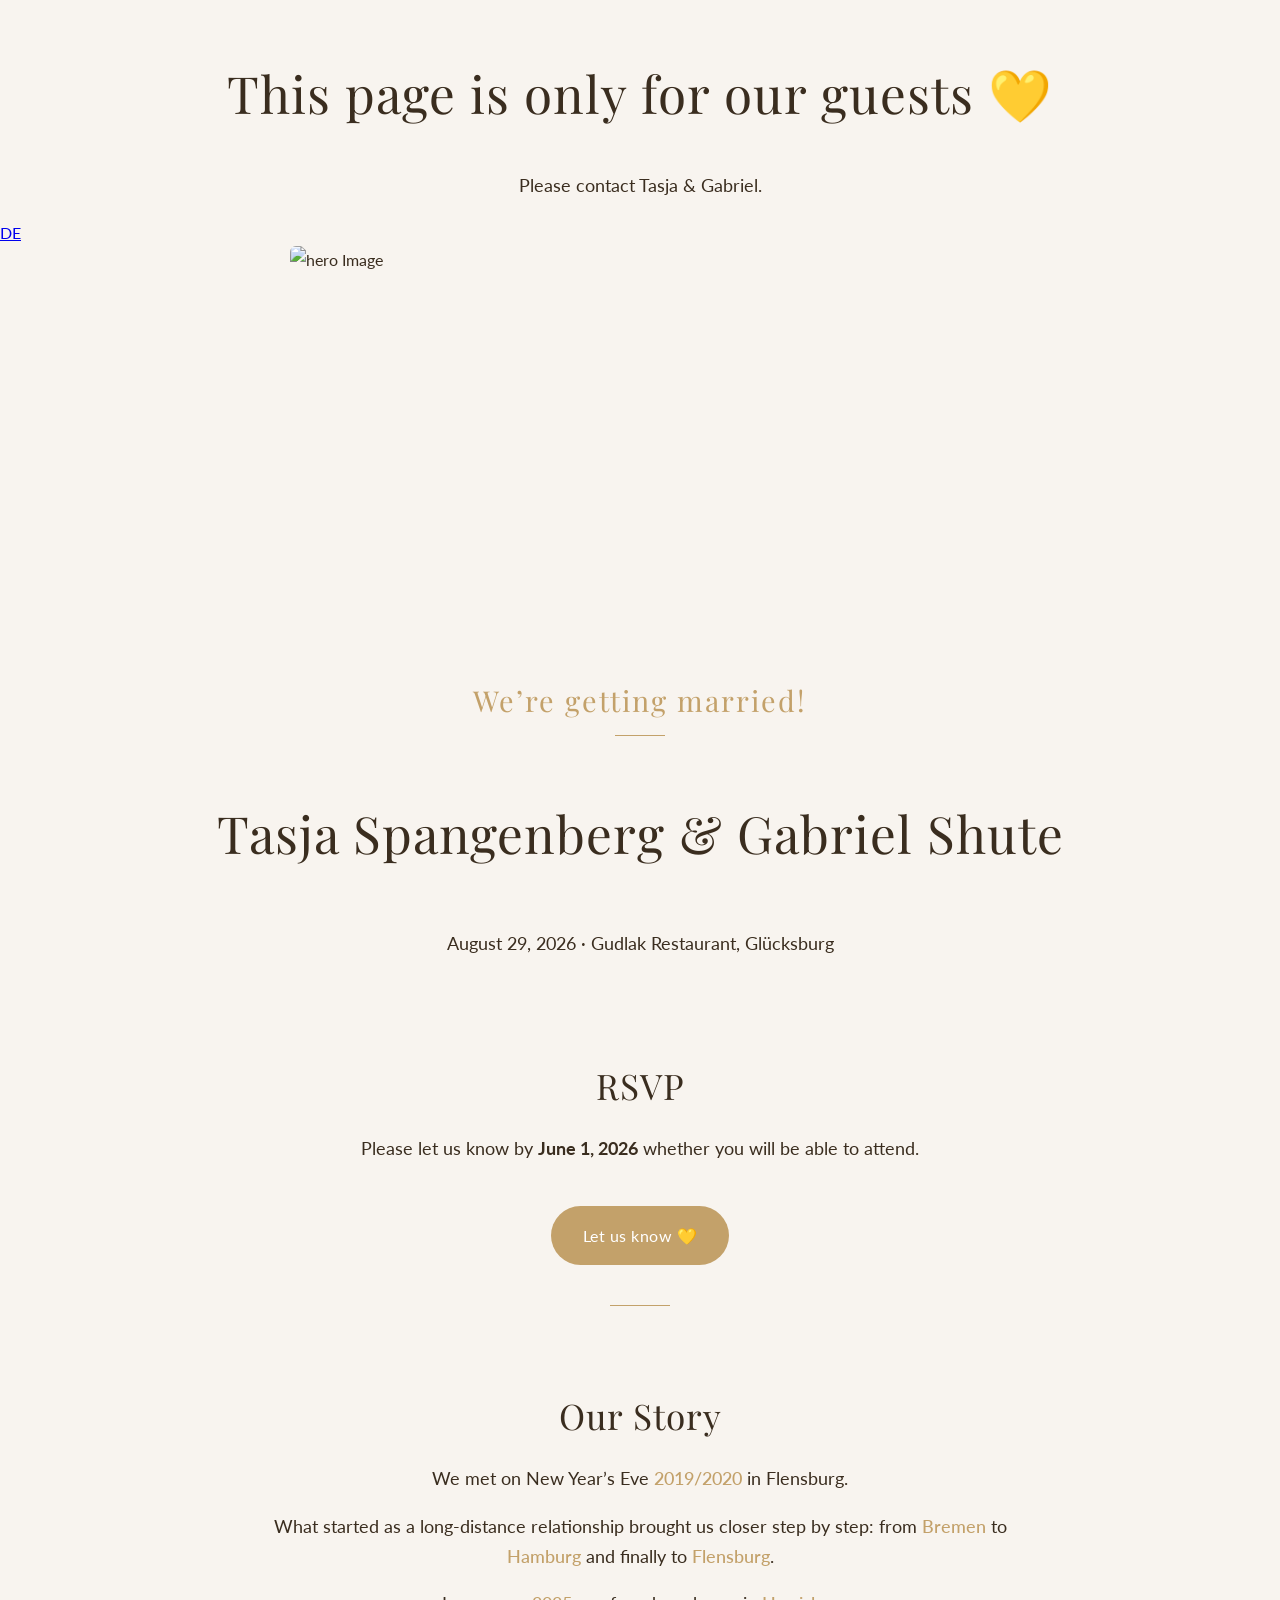
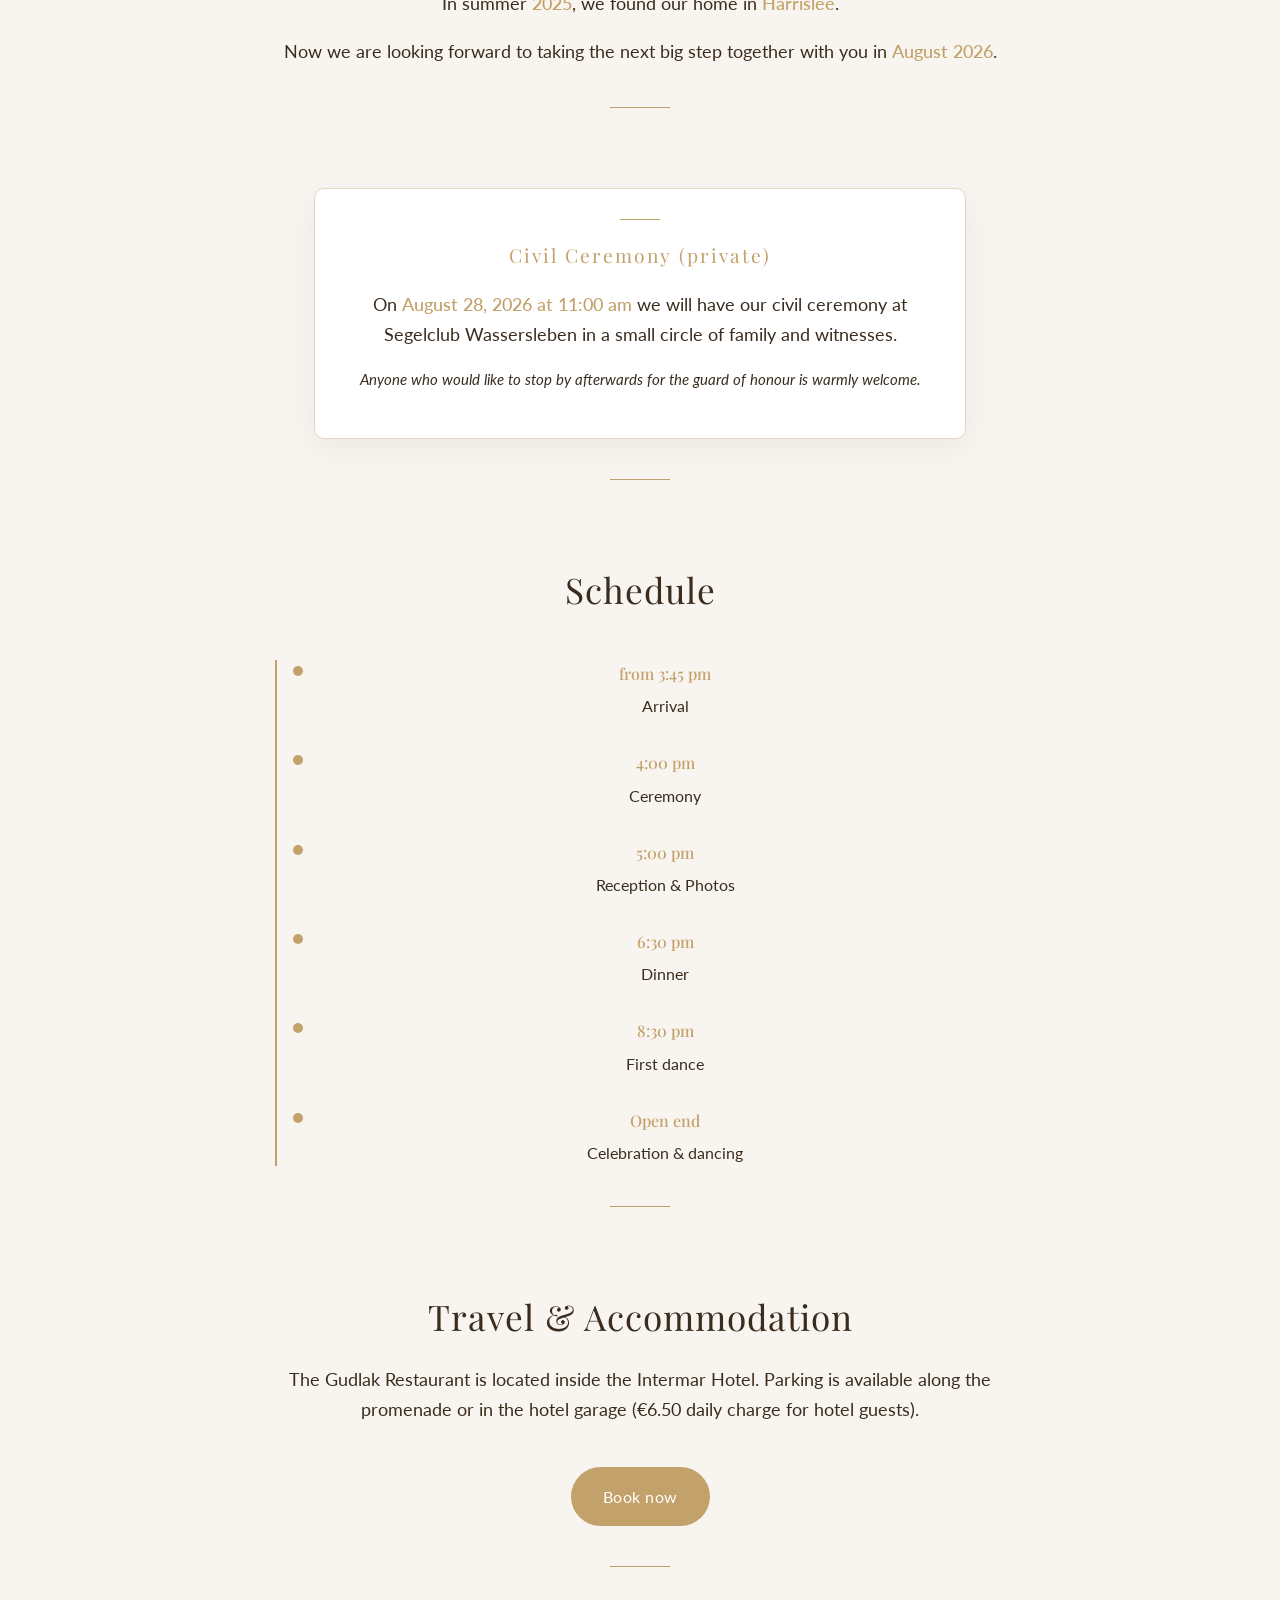
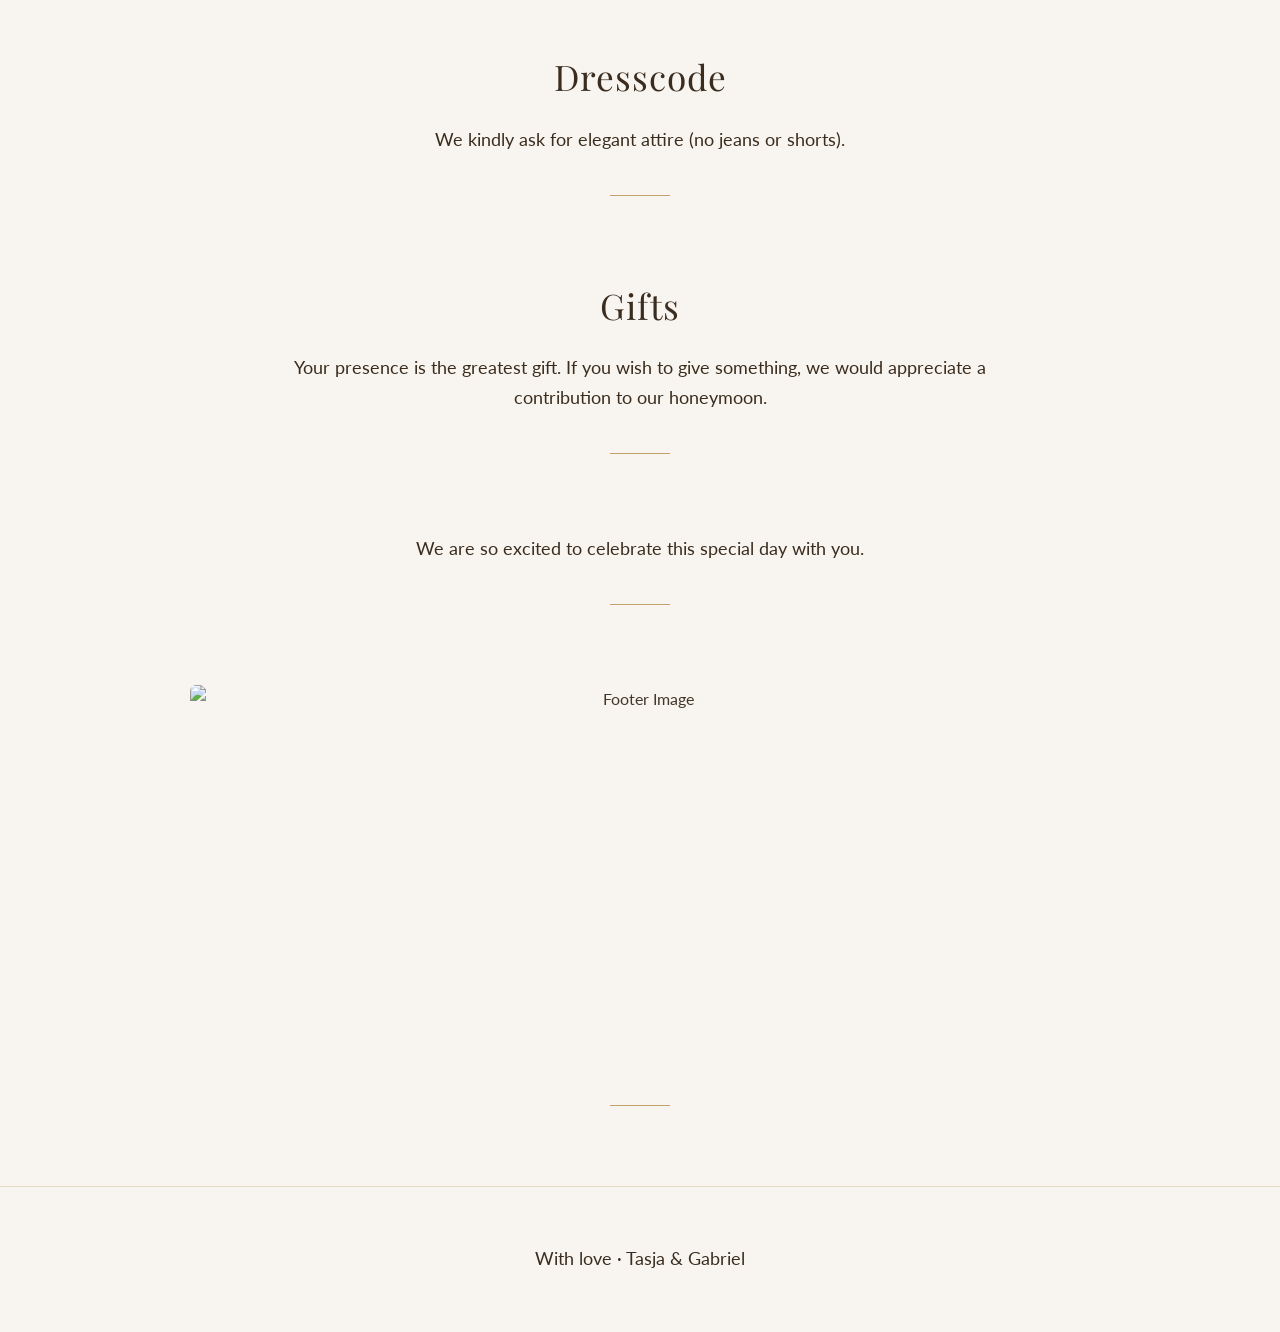
==== en.html @ a1238b2e "Add wedding website HTML structure" ====
<!DOCTYPE html>
<meta name="robots" content="noindex">
<html lang="en">
<head>
<script>
var passwort = "Sayyes2026";
var eingabe = prompt("Please enter the password for our wedding website:");

if (eingabe !== passwort) {
    document.write("<h1 style='text-align:center; margin-top:50px;'>This page is only for our guests 💛</h1>");
    document.write("<p style='text-align:center;'>Please contact Tasja & Gabriel.</p>");
}
</script>

<meta charset="UTF-8" />
<meta name="viewport" content="width=device-width, initial-scale=1.0" />

<title>Tasja & Gabriel – We’re getting married!</title>

<meta property="og:title" content="Tasja & Gabriel – We’re getting married!" />
<meta property="og:description" content="All information about our wedding on August 29, 2026 in Glücksburg." />
<meta property="og:image" content="https://tasjaspa-shute.github.io/Wedding/preview.jpg" />
<meta property="og:url" content="https://tasjaspa-shute.github.io/Wedding/en.html" />
<meta property="og:type" content="website" />

<link href="https://fonts.googleapis.com/css2?family=Playfair+Display:wght@400;600&family=Lato:wght@300;400&display=swap" rel="stylesheet">
<link rel="stylesheet" href="style.css" />
</head>

<body>

<a href="index.html" class="language-switch">DE</a>

<header class="hero">
    <img src="hero.jpg" alt="hero Image" />
    <p class="highlight-line">We’re getting married!</p>
    <h1>Tasja Spangenberg & Gabriel Shute</h1>
    <p>August 29, 2026 · Gudlak Restaurant, Glücksburg</p>
</header>

<main>

<section>
    <h2>RSVP</h2>
    <p>Please let us know by <strong>June 1, 2026</strong> whether you will be able to attend.</p>
    <a href="https://forms.gle/55z7EzGVM1R9kc6b8" target="_blank" class="rsvp-button">
        Let us know 💛
    </a>
</section>

<section class="story">
<h2>Our Story</h2>

<p>We met on New Year’s Eve <span class="highlight">2019/2020</span> in Flensburg.</p>

<p>What started as a long-distance relationship brought us closer step by step: from <span class="highlight">Bremen</span> to <span class="highlight">Hamburg</span> and finally to <span class="highlight">Flensburg</span>.</p>

<p>In summer <span class="highlight">2025</span>, we found our home in <span class="highlight">Harrislee</span>.</p>

<p>Now we are looking forward to taking the next big step together with you in <span class="highlight">August 2026</span>.</p>
</section>

<section class="civil">
<div class="civil-card">
<p class="civil-title">Civil Ceremony (private)</p>

<p>
On <span class="highlight">August 28, 2026 at 11:00 am</span> we will have our civil ceremony at Segelclub Wassersleben in a small circle of family and witnesses.
</p>

<p class="civil-note">
Anyone who would like to stop by afterwards for the guard of honour is warmly welcome.
</p>
</div>
</section>

<section>
<h2>Schedule</h2>

<div class="timeline">
<div class="timeline-item">
<div class="time">from 3:45 pm</div>
<div class="content">Arrival</div>
</div>

<div class="timeline-item">
<div class="time">4:00 pm</div>
<div class="content">Ceremony</div>
</div>

<div class="timeline-item">
<div class="time">5:00 pm</div>
<div class="content">Reception & Photos</div>
</div>

<div class="timeline-item">
<div class="time">6:30 pm</div>
<div class="content">Dinner</div>
</div>

<div class="timeline-item">
<div class="time">8:30 pm</div>
<div class="content">First dance</div>
</div>

<div class="timeline-item">
<div class="time">Open end</div>
<div class="content">Celebration & dancing</div>
</div>
</div>
</section>

<section>
<h2>Travel & Accommodation</h2>
<p>
The Gudlak Restaurant is located inside the Intermar Hotel. Parking is available along the promenade or in the hotel garage (€6.50 daily charge for hotel guests).
</p>

<a href="https://app.mews.com/distributor/929f9b52-4d3b-42b3-8dcd-b07d0074ff09?mewsAvailabilityBlockId=0fccf51d-838a-4eed-bd78-b2ed00d28b04&mewsStart=2026-08-28&mewsEnd=2026-08-30" target="_blank" class="reservation-button">
Book now
</a>
</section>

<section>
<h2>Dresscode</h2>
<p>We kindly ask for elegant attire (no jeans or shorts).</p>
</section>

<section>
<h2>Gifts</h2>
<p>
Your presence is the greatest gift.  
If you wish to give something, we would appreciate a contribution to our honeymoon.
</p>
</section>

<section>
<p>We are so excited to celebrate this special day with you.</p>
</section>

<section class="footer-image">
<img src="footer.jpg" alt="Footer Image" />
</section>

</main>

<footer>
<p>With love · Tasja & Gabriel</p>
</footer>

</body>
</html>
---- style.css ----
:root {
    --primary-color: #3A2D1F;
    --accent-color: #C3A16A;
    --accent-hover: #a88955;
    --bg-color: #F8F4EF;
}

/* Grundlayout */
body {
    margin: 0;
    font-family: "Lato", sans-serif;
    background: var(--bg-color);
    color: var(--primary-color);
    line-height: 1.7;
}

/* Überschriften eleganter */
h1, h2 {
    font-family: "Playfair Display", serif;
    color: var(--primary-color);
    text-align: center;
    letter-spacing: 1px;
    font-weight: 400;
}

h1 {
    font-size: 3.2rem;
}

h2 {
    margin-top: 80px;
    font-size: 2.2rem;
    margin-bottom: 10px;
}

/* Sektionen luftiger */
section {
    max-width: 750px;
    margin: 80px auto;
    padding: 0 20px;
    text-align: center;
}

/* elegante Trennlinie */
section::after {
    content: "";
    display: block;
    width: 60px;
    height: 1px;
    background: var(--accent-color);
    margin: 40px auto 0;
}

/* Hero Bereich */
.hero {
    width: 100%;
    display: flex;
    flex-direction: column;
    align-items: center;
}

.hero img {
    max-width: 700px;
    width: 100%;
    height: 420px;
    object-fit: cover;
    object-position: center;
    display: block;
    border-radius: 6px;
}

.hero h1 {
    margin-top: 25px;
}

/* Text schöner */
p {
    font-size: 1.1rem;
}

/* Listen */
ul {
    list-style: none;
    padding: 0;
}

li {
    margin: 8px 0;
}

/* Footer Bild eleganter */
.footer-image {
    max-width: 900px;
    margin: 80px auto 40px;
    padding: 0 20px;
    text-align: center;
}

.footer-image img {
    max-width: 100%;
    height: 380px;
    object-fit: cover;
    object-position: center;
    display: block;
    margin: 0 auto;
    border-radius: 6px;
    opacity: 0.95;
}

/* Footer */
footer {
    text-align: center;
    padding: 40px 0;
    margin-top: 80px;
    border-top: 1px solid #E5D8C7;
    font-size: 0.9rem;
}

/* Buttons schöner + eleganter Hover */
.rsvp-button,
.reservation-button {
    display: inline-block;
    margin-top: 25px;
    padding: 14px 30px;
    background-color: var(--accent-color);
    color: white;
    text-decoration: none;
    border-radius: 30px;
    font-size: 1rem;
    letter-spacing: 0.5px;
    transition: all 0.3s ease;
    border: 2px solid transparent;
}

.rsvp-button:hover,
.reservation-button:hover {
    background-color: var(--accent-hover);
    transform: translateY(-2px);
}

/* Fokus bleibt gut */
.rsvp-button:focus,
.reservation-button:focus {
    outline: 2px solid var(--primary-color);
    outline-offset: 2px;
}

/* Mobile */
@media (max-width: 768px) {
    h1 {
        font-size: 2.2rem;
    }

    h2 {
        font-size: 1.6rem;
        margin-top: 50px;
    }

    .hero img {
        height: 300px;
    }

    section {
        margin: 50px auto;
    }
}

@media (max-width: 480px) {
    h1 {
        font-size: 1.6rem;
    }

    h2 {
        font-size: 1.3rem;
    }

    .hero img {
        height: 250px;
    }

    .rsvp-button,
    .reservation-button {
        padding: 10px 22px;
        font-size: 0.9rem;
    }
}
/* Neue elegante Timeline */
.timeline {
    position: relative;
    margin-top: 40px;
    padding-left: 30px;
}

/* vertikale Linie links */
.timeline::before {
    content: "";
    position: absolute;
    left: 10px;
    top: 0;
    width: 2px;
    height: 100%;
    background: var(--accent-color);
}

/* einzelne Punkte */
.timeline-item {
    position: relative;
    margin-bottom: 30px;
    padding-left: 20px;
}

/* Punkte */
.timeline-item::before {
    content: "";
    position: absolute;
    left: -2px;
    top: 6px;
    width: 10px;
    height: 10px;
    background: var(--accent-color);
    border-radius: 50%;
}

/* Zeit */
.timeline .time {
    font-family: "Playfair Display", serif;
    font-weight: 500;
    color: var(--accent-color);
    margin-bottom: 5px;
}

/* Text */
.timeline .content {
    font-size: 1rem;
}
/* Story Abschnitt */
.story p {
    margin-bottom: 18px;
}

/* Hervorhebungen */
.highlight {
    color: var(--accent-color);
    font-weight: 500;
}

/* Letzter Satz (emotionaler Abschluss) */
.final-line {
    margin-top: 25px;
    font-style: italic;
}
/* Hero Highlight Text */
.highlight-line {
    font-family: "Playfair Display", serif;
    font-size: 1.8rem;
    letter-spacing: 2px;
    color: var(--accent-color);
    margin-top: 10px;
}

.subline {
    font-size: 1rem;
    margin-top: 8px;
}

/* kleine elegante Linie darunter */
.highlight-line::after {
    content: "";
    display: block;
    width: 50px;
    height: 1px;
    background: var(--accent-color);
    margin: 10px auto 0;
}
/* Standesamtliche Trauung – elegante Karte */
.civil {
    margin: 60px auto;
    padding: 0 20px;
}

.civil-card {
    max-width: 600px;
    margin: 0 auto;
    padding: 30px 25px;
    background: #fff;
    border: 1px solid #E5D8C7;
    border-radius: 10px;
    text-align: center;
    box-shadow: 0 10px 30px rgba(0,0,0,0.05);
}

/* Titel */
.civil-title {
    font-family: "Playfair Display", serif;
    font-size: 1.2rem;
    letter-spacing: 2px;
    color: var(--accent-color);
    margin-bottom: 15px;
}

/* Hinweis */
.civil-note {
    margin-top: 15px;
    font-style: italic;
    font-size: 0.95rem;
}

.civil-card::before {
    content: "";
    display: block;
    width: 40px;
    height: 1px;
    background: var(--accent-color);
    margin: 0 auto 15px;
}
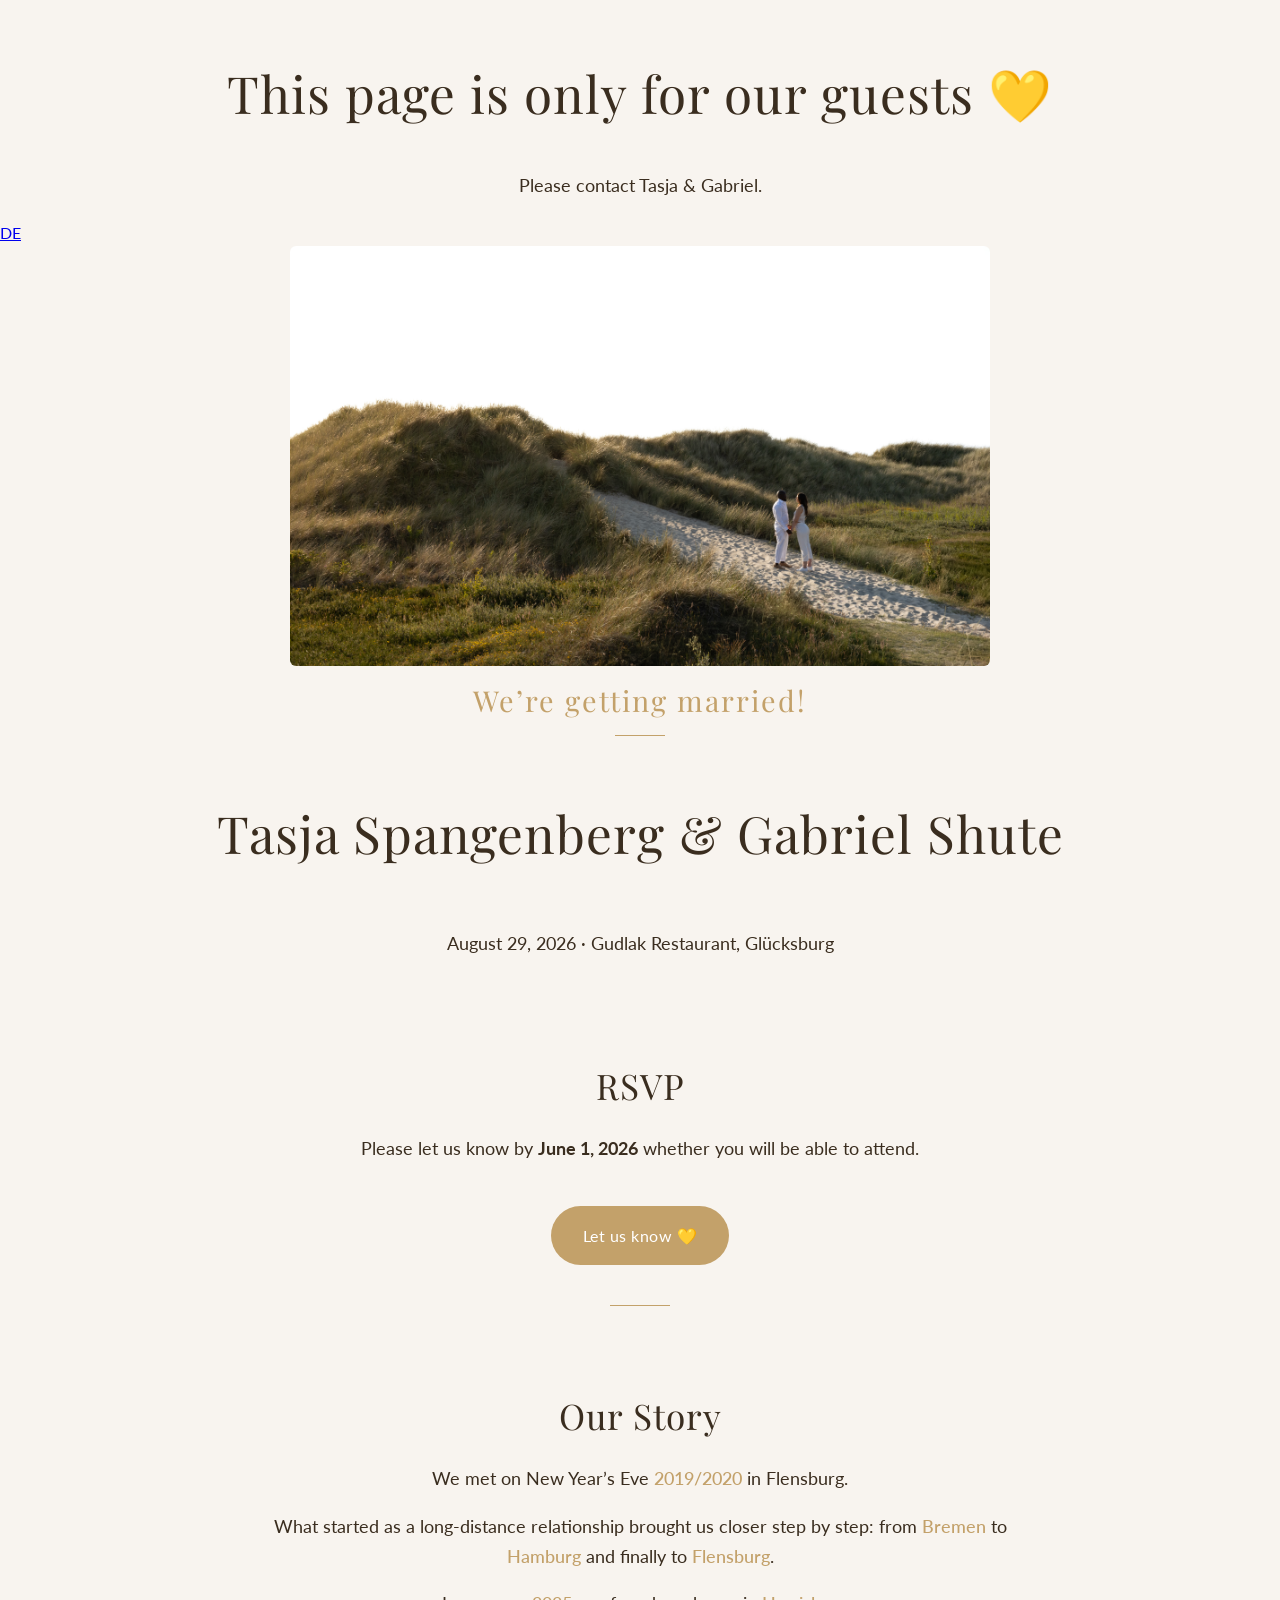
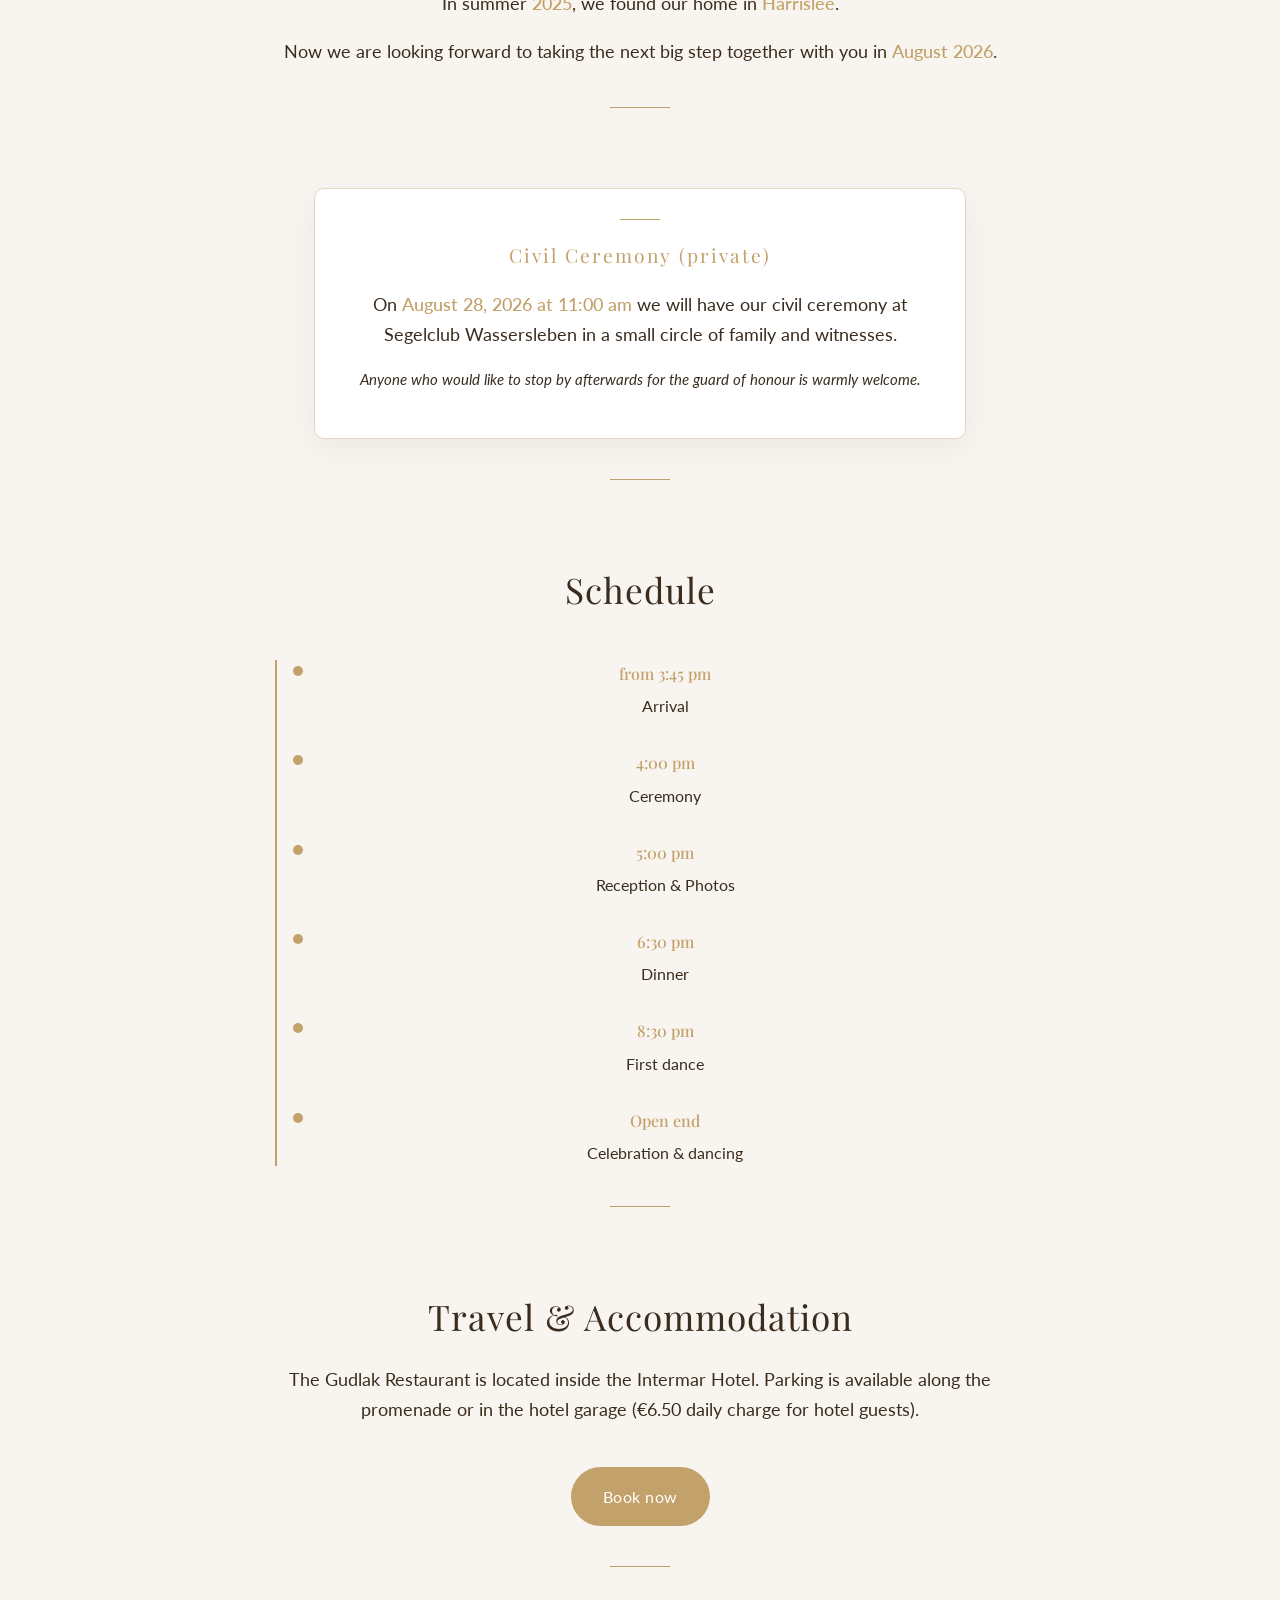
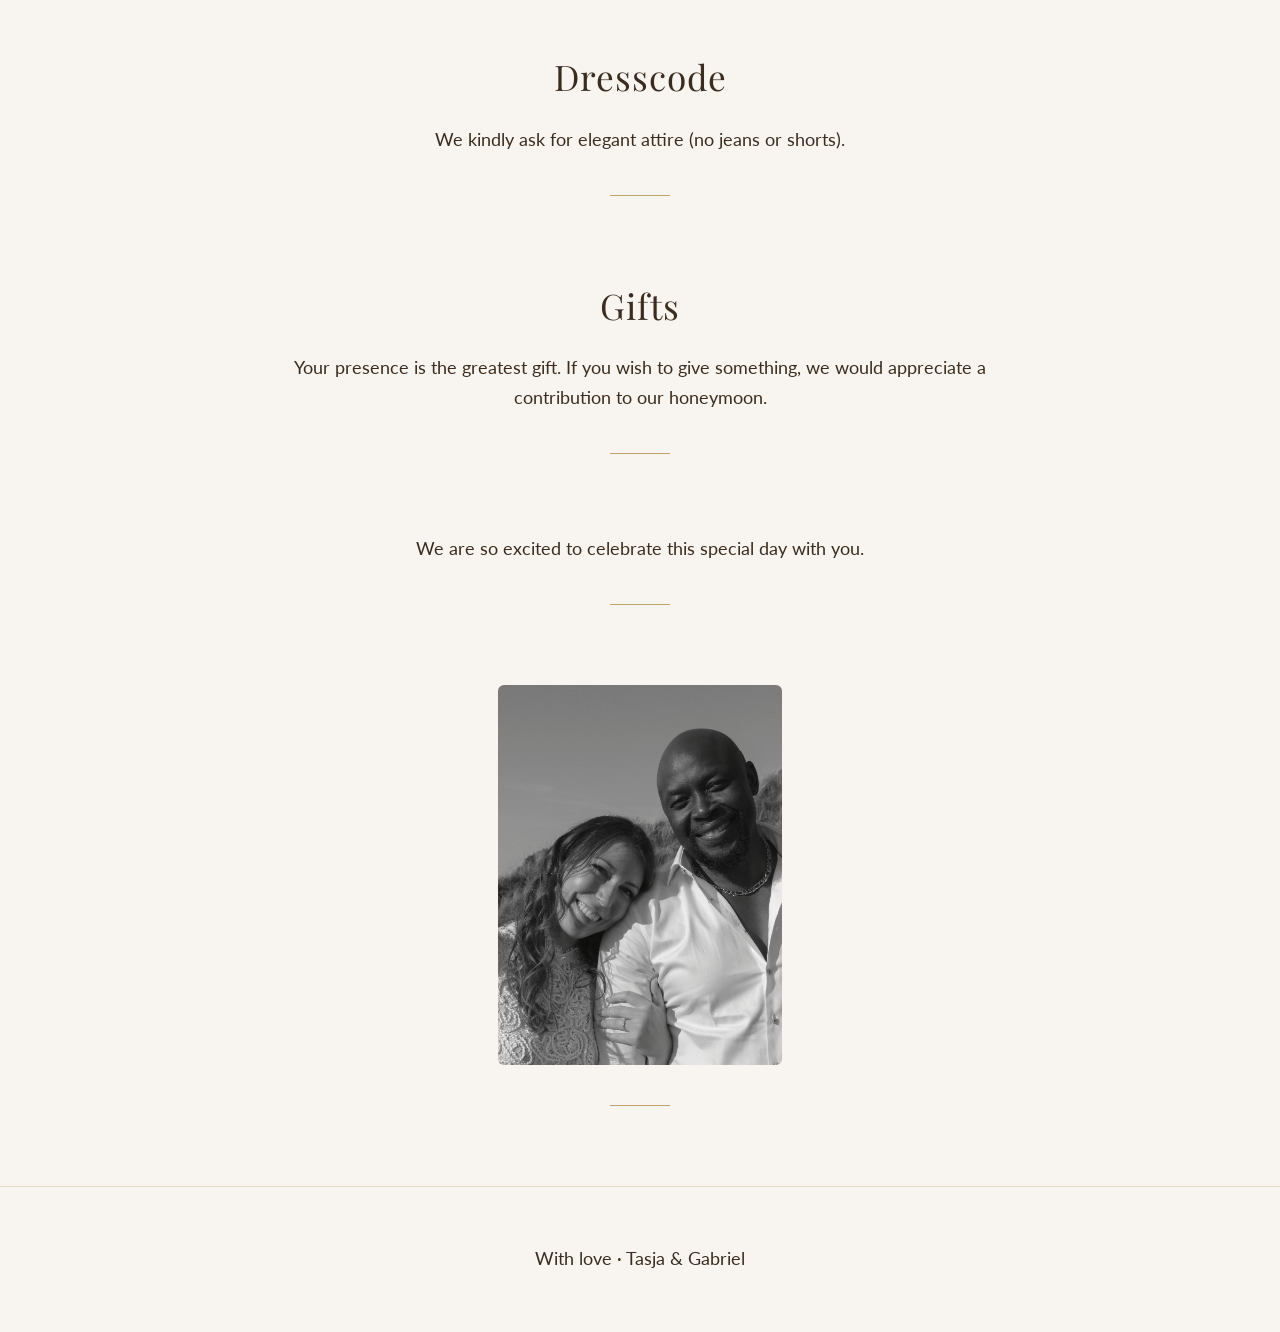
==== commit a3a6d6cc: "Fix image source paths in en.html Updated image sources to include an extra '.jpg' extension." ====
--- a/en.html
+++ b/en.html
@@ -19,7 +19,7 @@
 
 <meta property="og:title" content="Tasja & Gabriel – We’re getting married!" />
 <meta property="og:description" content="All information about our wedding on August 29, 2026 in Glücksburg." />
-<meta property="og:image" content="https://tasjaspa-shute.github.io/Wedding/preview.jpg" />
+<meta property="og:image" content="https://tasjaspa-shute.github.io/Wedding/preview.jpg.jpg" />
 <meta property="og:url" content="https://tasjaspa-shute.github.io/Wedding/en.html" />
 <meta property="og:type" content="website" />
 
@@ -32,7 +32,7 @@
 <a href="index.html" class="language-switch">DE</a>
 
 <header class="hero">
-    <img src="hero.jpg" alt="hero Image" />
+    <img src="hero.jpg.jpg" alt="hero Image" />
     <p class="highlight-line">We’re getting married!</p>
     <h1>Tasja Spangenberg & Gabriel Shute</h1>
     <p>August 29, 2026 · Gudlak Restaurant, Glücksburg</p>
@@ -139,7 +139,7 @@
 </section>
 
 <section class="footer-image">
-<img src="footer.jpg" alt="Footer Image" />
+<img src="footer.jpg.jpg" alt="Footer Image" />
 </section>
 
 </main>
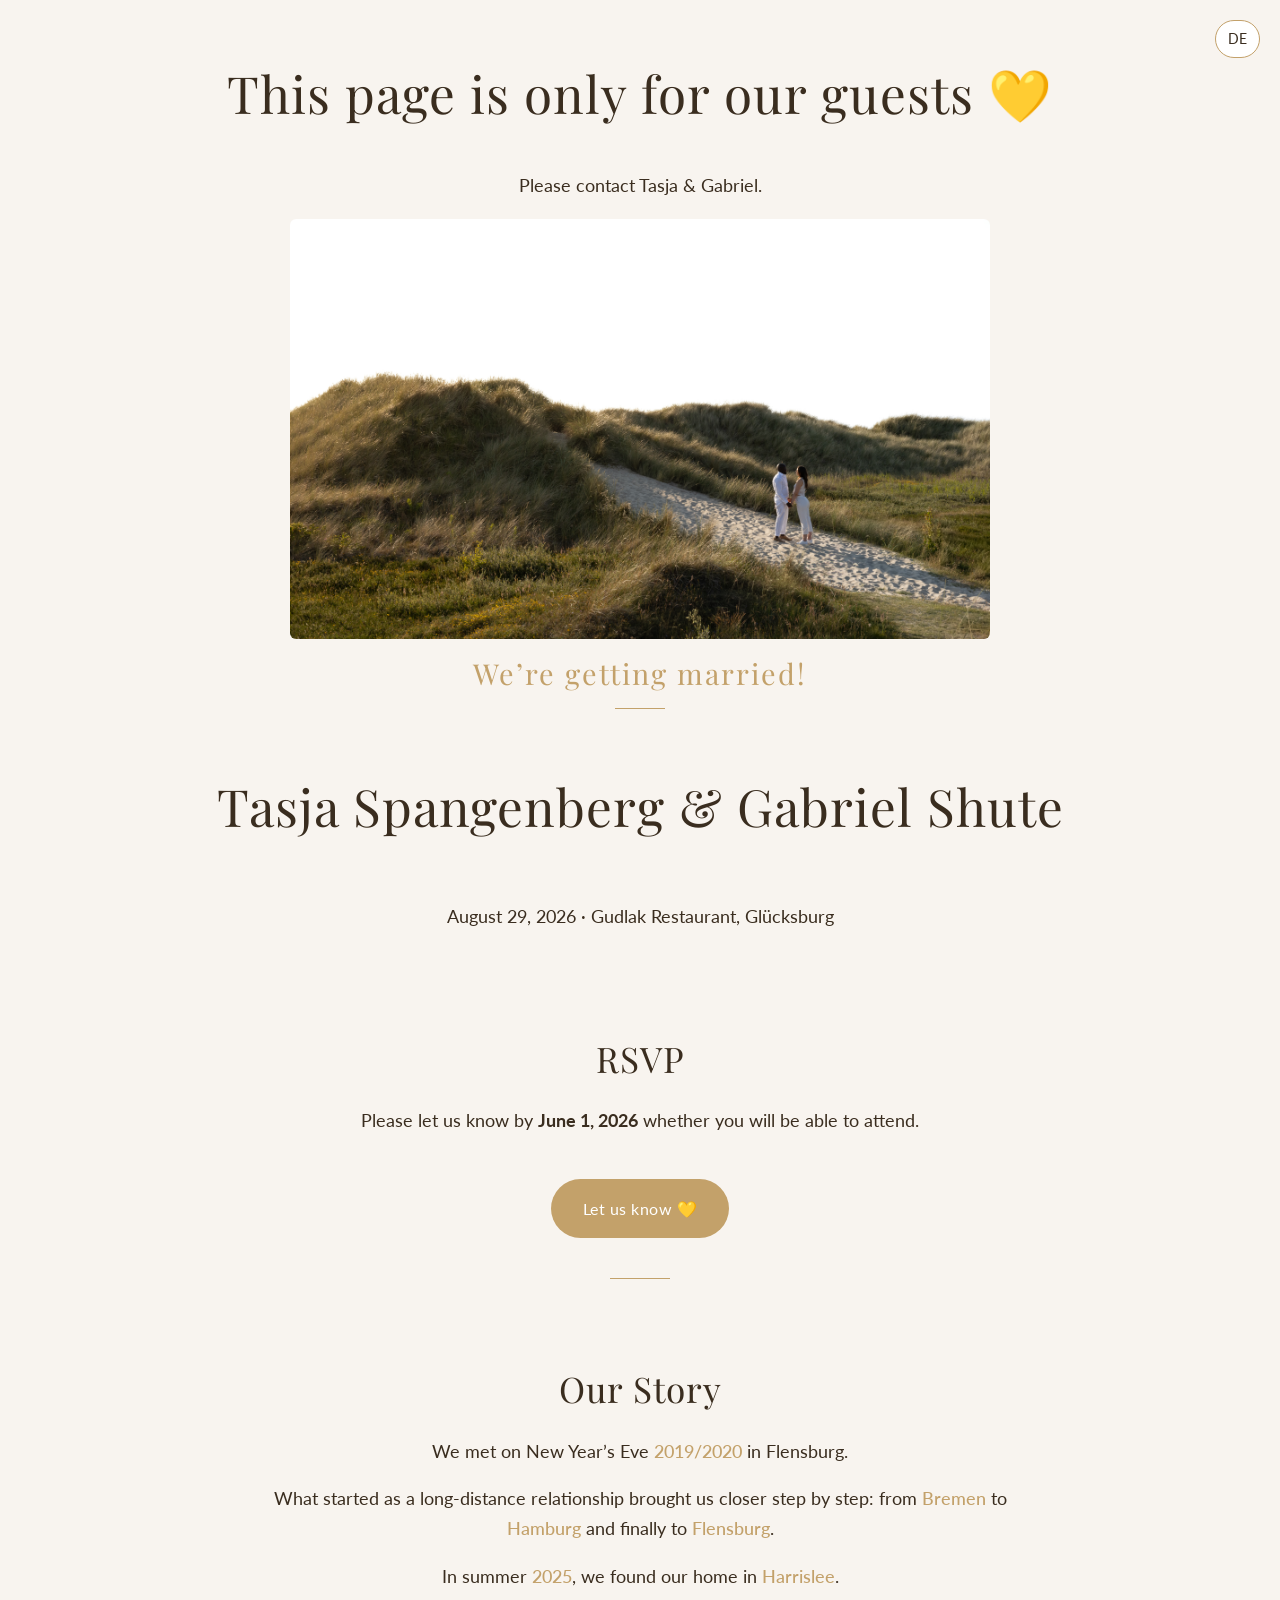
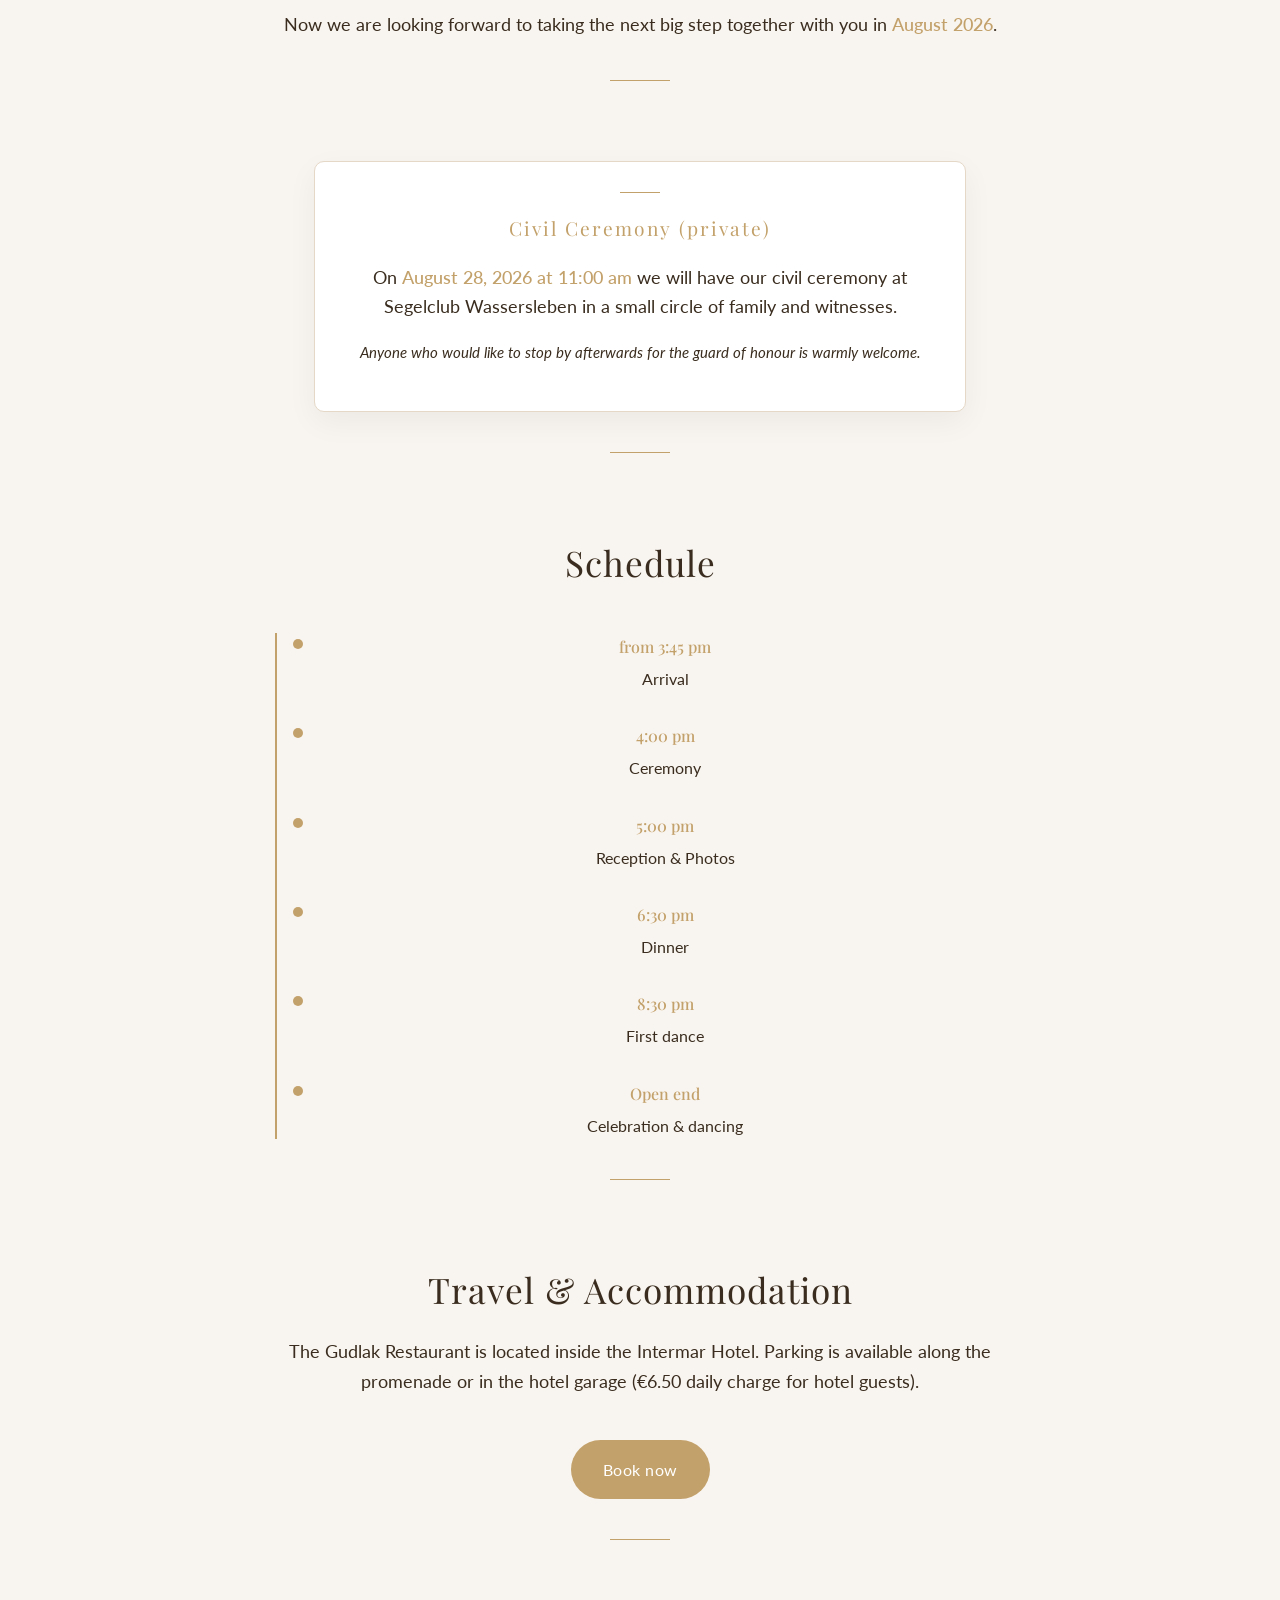
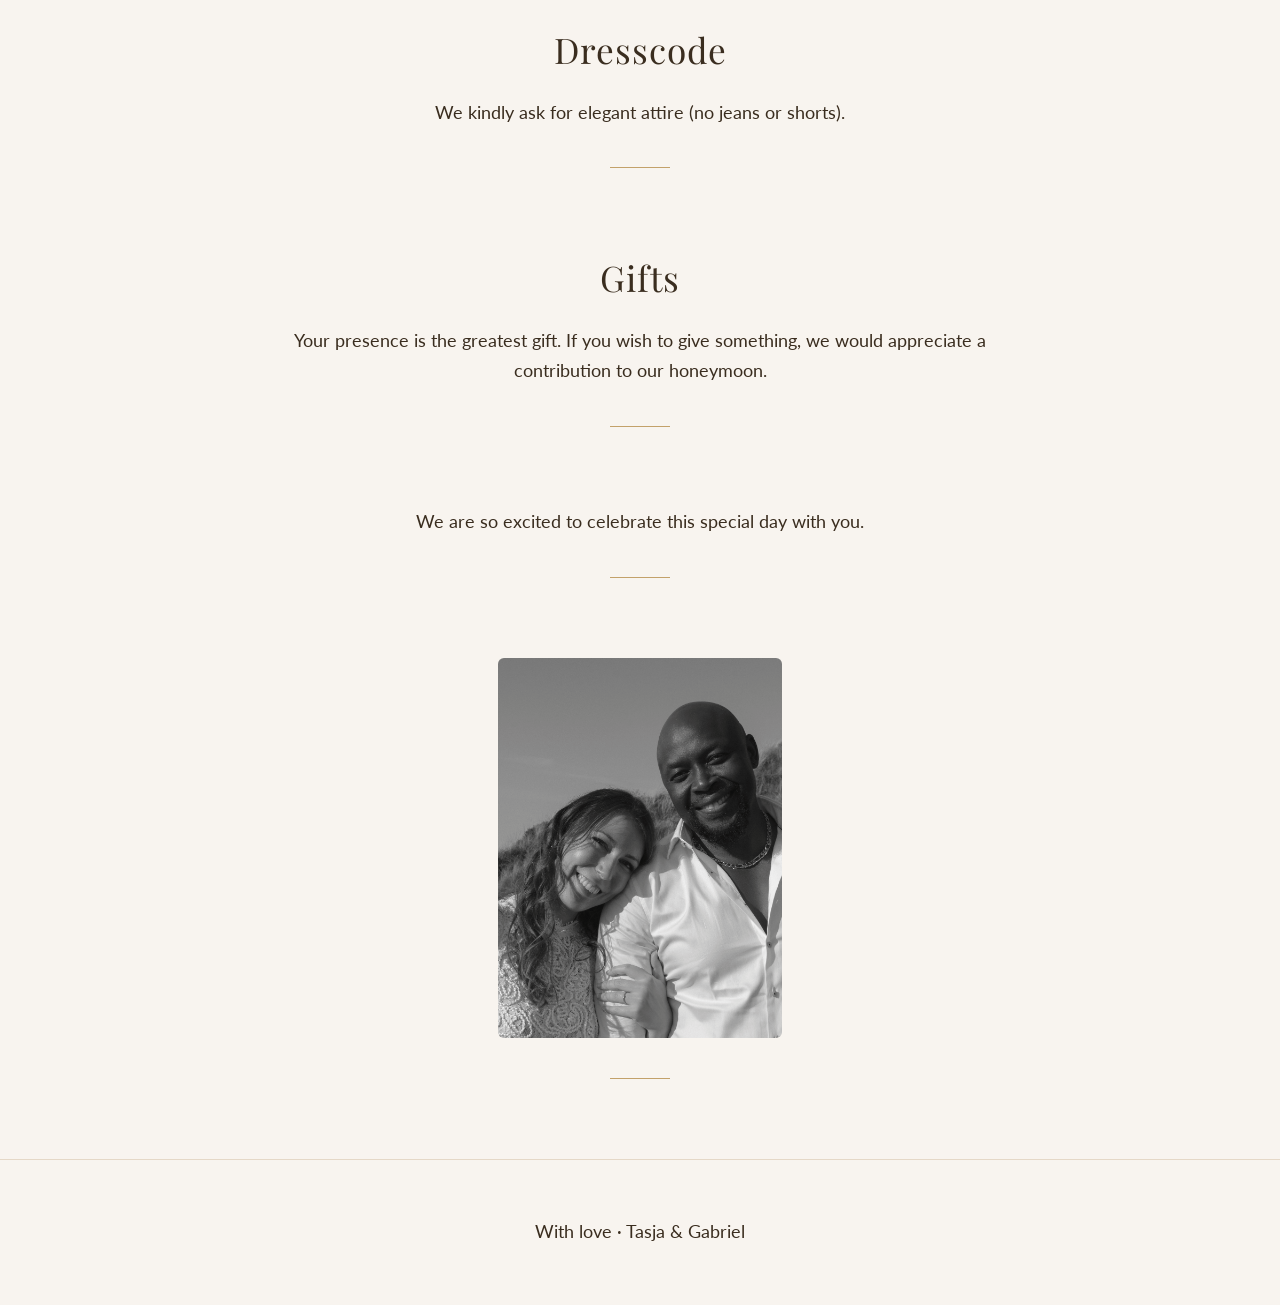
==== commit 8b8e172c: "Update RSVP link in en.html" ====
--- a/en.html
+++ b/en.html
@@ -43,7 +43,7 @@
 <section>
     <h2>RSVP</h2>
     <p>Please let us know by <strong>June 1, 2026</strong> whether you will be able to attend.</p>
-    <a href="https://forms.gle/55z7EzGVM1R9kc6b8" target="_blank" class="rsvp-button">
+    <a href="https://forms.gle/UosdCh3K8on1ubrm9" target="_blank" class="rsvp-button">
         Let us know 💛
     </a>
 </section>
--- a/style.css
+++ b/style.css
@@ -313,3 +313,22 @@
     background: var(--accent-color);
     margin: 0 auto 15px;
 }
+/* Sprach-Button */
+.language-switch {
+    position: absolute;
+    top: 20px;
+    right: 20px;
+    text-decoration: none;
+    color: var(--primary-color);
+    font-size: 0.9rem;
+    border: 1px solid var(--accent-color);
+    padding: 6px 12px;
+    border-radius: 20px;
+    background: white;
+    transition: 0.3s;
+}
+
+.language-switch:hover {
+    background: var(--accent-color);
+    color: white;
+}
